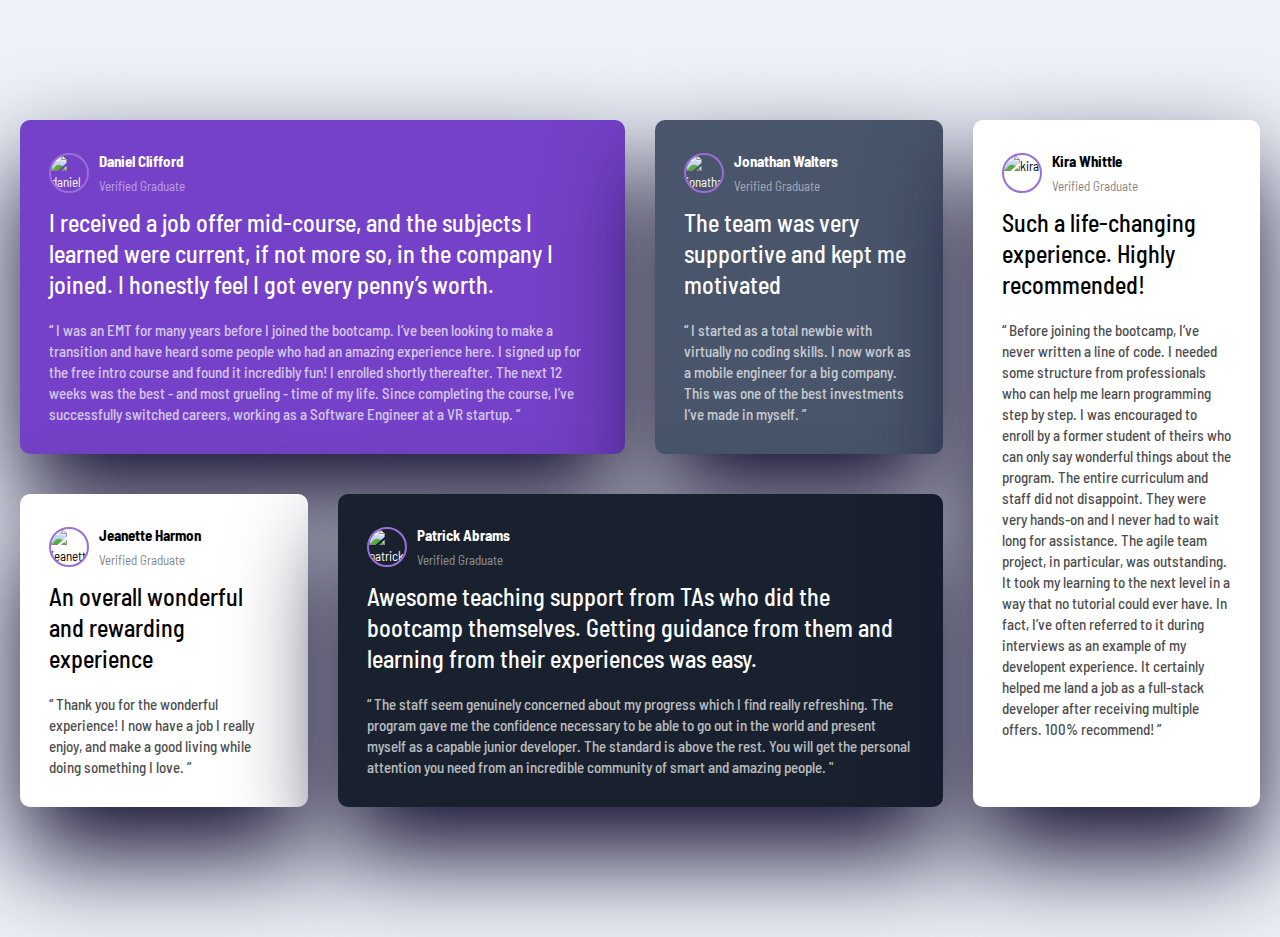
==== index.html @ 22eb35ec "Add files via upload" ====
<!doctype html>
<html>
<head>
<meta charset="UTF-8">
	<link rel="stylesheet" href="Style.css">
<title>Testimonials</title>
</head>

<body>
	<div class="testimonials">
		<div class="card card--bg-purple">
			<header class="card__header">
				<img src="images/image-daniel.jpg" class="card__img" alt="daniel">
				<div>
					<h3>Daniel Clifford</h3>
					<p>Verified Graduate</p>
				</div>
			</header>
			<p class="card__lead">
				I received a job offer mid-course, and the subjects I learned were current, if not more so, 
  in the company I joined. I honestly feel I got every penny’s worth.
			</p>
			<p class="card__quote">
				“ I was an EMT for many years before I joined the bootcamp. I’ve been looking to make a 
  transition and have heard some people who had an amazing experience here. I signed up 
  for the free intro course and found it incredibly fun! I enrolled shortly thereafter. 
  The next 12 weeks was the best - and most grueling - time of my life. Since completing 
  the course, I’ve successfully switched careers, working as a Software Engineer at a VR startup. ”
			</p>
		</div>
		<div class="card card--bg-gray-blue">
			<header class="card__header">
				<img src="images/image-jonathan.jpg" class="card__img" alt="jonathan">
				<div>
					<h3>Jonathan Walters</h3>
					<p>Verified Graduate</p>
				</div>
			</header>
			<p class="card__lead">
				The team was very supportive and kept me motivated
			</p>
			<p class="card__quote">
				“ I started as a total newbie with virtually no coding skills. I now work as a mobile engineer 
  for a big company. This was one of the best investments I’ve made in myself. ”
			</p>
		</div>
		<div class="card">
			<header class="card__header">
				<img src="images/image-jeanette.jpg" class="card__img" alt="jeanette">
				<div>
					<h3>Jeanette Harmon</h3>
					<p>Verified Graduate</p>
				</div>
			</header>
			<p class="card__lead">
				An overall wonderful and rewarding experience
			</p>
			<p class="card__quote">
				“ Thank you for the wonderful experience! I now have a job I really enjoy, and make a good living 
  while doing something I love. ”
			</p>
		</div>
		<div class="card card--bg-black-blue">
			<header class="card__header">
				<img src="images/image-patrick.jpg" class="card__img" alt="patrick">
				<div>
					<h3>Patrick Abrams</h3>
					<p>Verified Graduate</p>
				</div>
			</header>
			<p class="card__lead">
				Awesome teaching support from TAs who did the bootcamp themselves. Getting guidance from them and 
  learning from their experiences was easy.
			</p>
			<p class="card__quote">
				“ The staff seem genuinely concerned about my progress which I find really refreshing. The program 
  gave me the confidence necessary to be able to go out in the world and present myself as a capable 
  junior developer. The standard is above the rest. You will get the personal attention you need from 
  an incredible community of smart and amazing people. "
			</p>
		</div>
		<div class="card">
			<header class="card__header">
				<img src="images/image-kira.jpg" class="card__img" alt="kira">
				<div>
					<h3>Kira Whittle</h3>
					<p>Verified Graduate</p>
				</div>
			</header>
			<p class="card__lead">
				Such a life-changing experience. Highly recommended!
			</p>
			<p class="card__quote">
				“ Before joining the bootcamp, I’ve never written a line of code. I needed some structure from 
  professionals who can help me learn programming step by step. I was encouraged to enroll by a former 
  student of theirs who can only say wonderful things about the program. The entire curriculum and staff 
  did not disappoint. They were very hands-on and I never had to wait long for assistance. The agile team 
  project, in particular, was outstanding. It took my learning to the next level in a way that no tutorial 
  could ever have. In fact, I’ve often referred to it during interviews as an example of my developent 
  experience. It certainly helped me land a job as a full-stack developer after receiving multiple offers. 
  100% recommend! ”
			</p>
		</div>
	</div>
</body>
</html>
---- Style.css ----
@charset "UTF-8";
/* CSS Document */
@import url('http://fonts.googleapis.com/css2?family=Barlow+Semi+Condensed:wght@200;300;400;700&display=swap');

*{
	box-sizing: border-box;
	margin: 0;
	padding: 0;
}
body{
	background: #edf2f8;
	font-family: 'Barlow Semi Condensed', sans-serif;
	line-height: 1.7;
	font-size: 13px;
}
.testimonials{
	max-width: 1440px;
	margin: 100px auto;
	padding: 20px;
	display: grid;
	grid-template-columns: repeat(4, 1fr);
	gap: 30px;
}
.card{
	background: #fff;
	border-radius: 10px;
	padding: 29px;
	box-shadow: rgba(17,12,46,10.15) 0px 48px 100px 0px;
	margin-bottom: 10px;
		
}
.card__header{
	display: flex;
	align-items: center;
	margin-bottom: 10px;
}
.card__header h3{
	font-size: 15px;
}
.card__header p{
	opacity: 50%;
}
.card__img{
	width: 40px;
	height: 40px;
	border-radius: 50%;
	border: 2px solid #996ed9;
	margin-right: 10px;
}
.card__lead{
	font-size: 1.5rem;
	font-weight: 500;
	line-height: 1.3;
	margin-bottom: 20px;
}
.card__quote{
	font-size: 15px;
	font-weight: 500;
	line-height: 1.4;
	opacity: 70%;
}
.card--bg-purple{
	background: hsl(263, 55%, 52%);
	color: #fff;
	background-image: url("images/bg-pattern-quotation.svg");
	background-repeat: no-repeat;
	background-position: top 10px right 100px;
}
.card--bg-gray-blue{
	background: hsl(217, 19%, 35%);
	color: #fff;	
}
.card--bg-black-blue{
	background: hsl(219, 29%, 14%);
	color: #fff;	
}
.card:nth-of-type(1){
	grid-column: 1/3;
}
.card:nth-of-type(4){
	grid-column: 2/4;
	grid-row: 2/3;
}
.card:nth-of-type(5){
	grid-column: 4;
	grid-row: 1/3;
}
@media (max-width:768px){
	.testimonials{
		grid-template-columns: 1fr;
		width: 100%;
	}
	.card:nth-of-type(1){
	grid-column: 1;
}
.card:nth-of-type(4){
	grid-column: 1;
	grid-row: 4/5;
}
.card:nth-of-type(5){
	grid-column: 1;
	grid-row: 5;
}
	
}
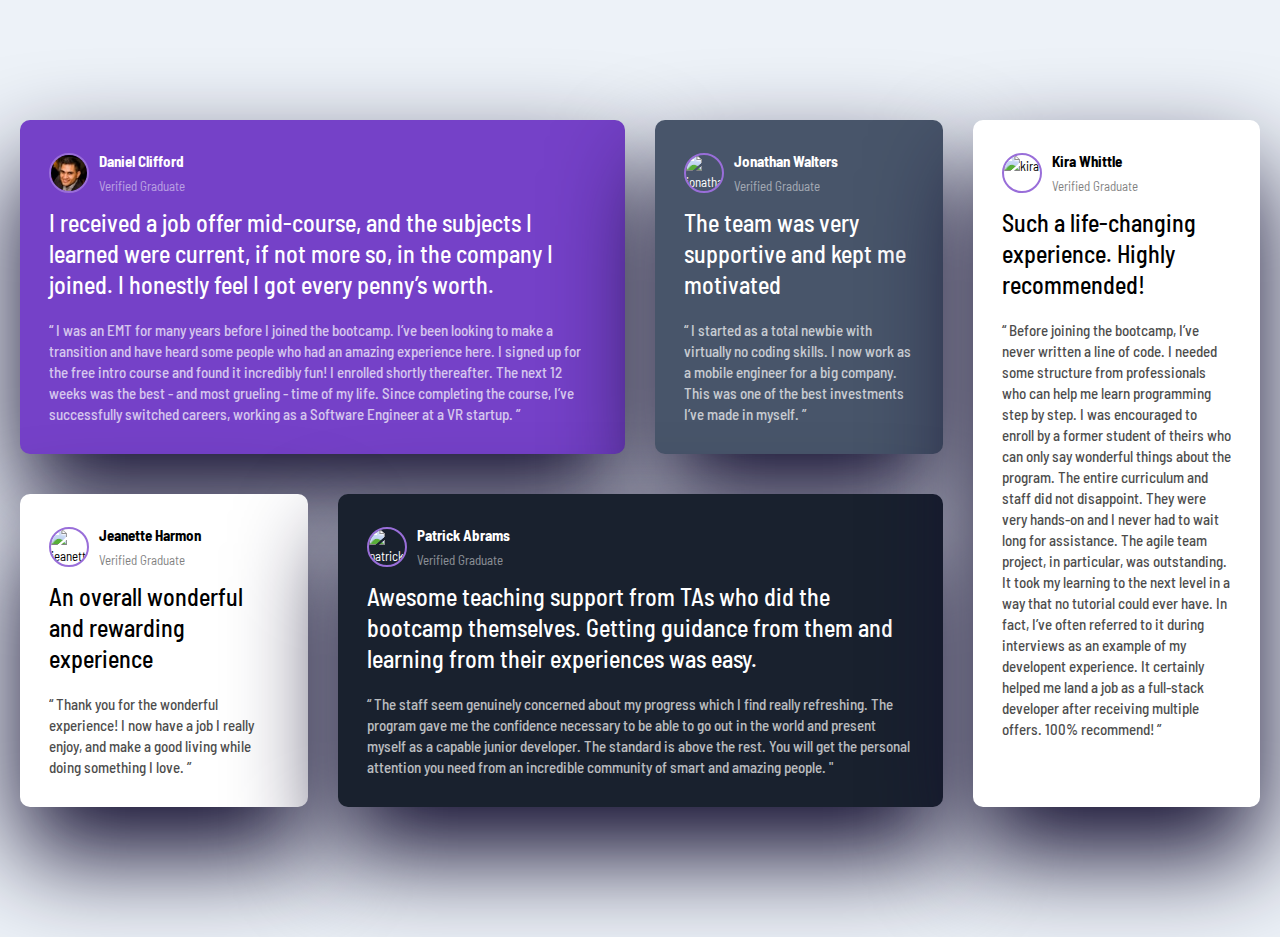
==== commit 6b42477b: "Update index.html" ====
--- a/index.html
+++ b/index.html
@@ -10,7 +10,7 @@
 	<div class="testimonials">
 		<div class="card card--bg-purple">
 			<header class="card__header">
-				<img src="images/image-daniel.jpg" class="card__img" alt="daniel">
+				<img src="image-daniel.jpg" class="card__img" alt="daniel">
 				<div>
 					<h3>Daniel Clifford</h3>
 					<p>Verified Graduate</p>
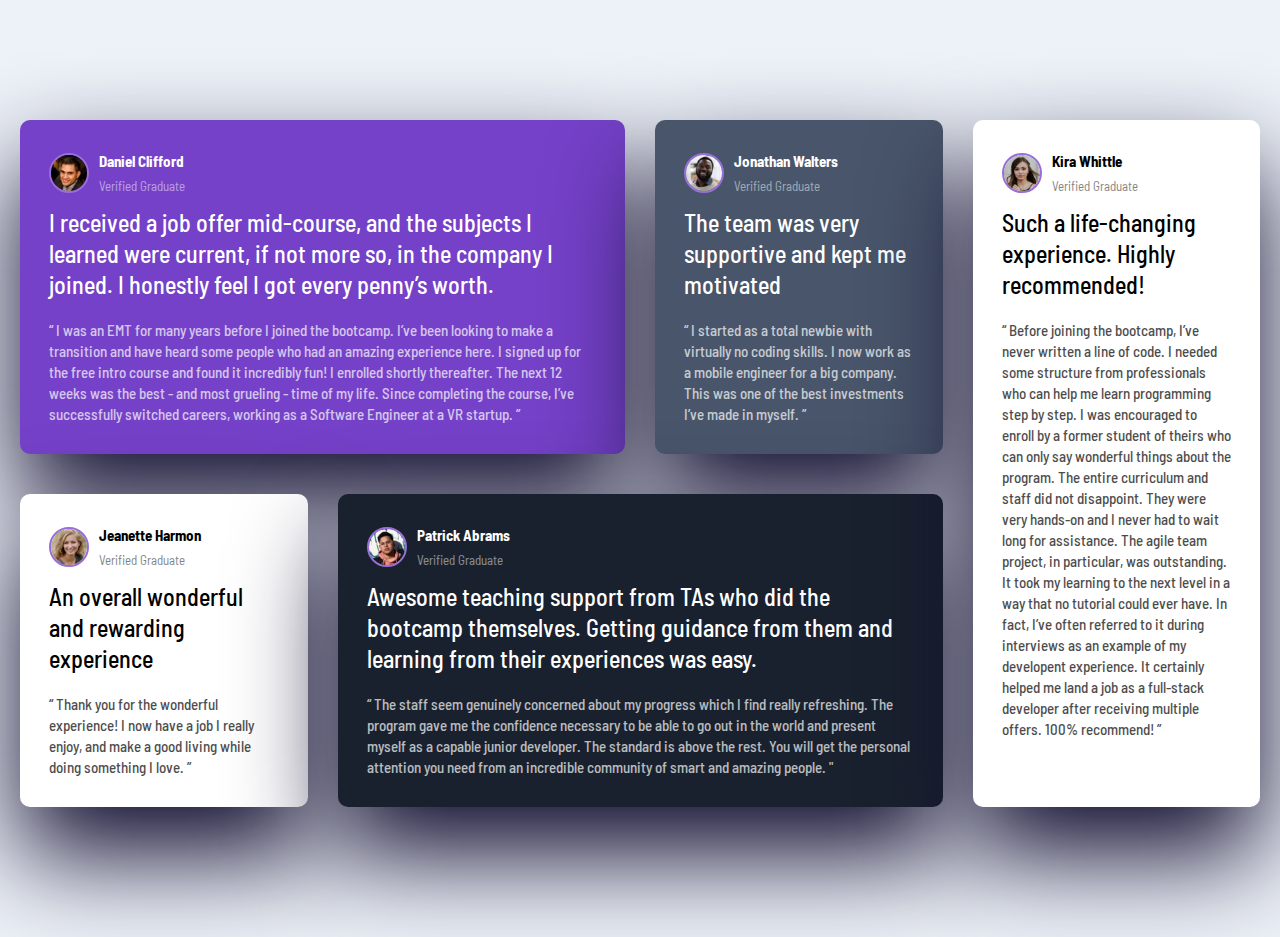
==== commit 7c2652bc: "Update index.html" ====
--- a/index.html
+++ b/index.html
@@ -30,7 +30,7 @@
 		</div>
 		<div class="card card--bg-gray-blue">
 			<header class="card__header">
-				<img src="images/image-jonathan.jpg" class="card__img" alt="jonathan">
+				<img src="image-jonathan.jpg" class="card__img" alt="jonathan">
 				<div>
 					<h3>Jonathan Walters</h3>
 					<p>Verified Graduate</p>
@@ -46,7 +46,7 @@
 		</div>
 		<div class="card">
 			<header class="card__header">
-				<img src="images/image-jeanette.jpg" class="card__img" alt="jeanette">
+				<img src="image-jeanette.jpg" class="card__img" alt="jeanette">
 				<div>
 					<h3>Jeanette Harmon</h3>
 					<p>Verified Graduate</p>
@@ -62,7 +62,7 @@
 		</div>
 		<div class="card card--bg-black-blue">
 			<header class="card__header">
-				<img src="images/image-patrick.jpg" class="card__img" alt="patrick">
+				<img src="image-patrick.jpg" class="card__img" alt="patrick">
 				<div>
 					<h3>Patrick Abrams</h3>
 					<p>Verified Graduate</p>
@@ -81,7 +81,7 @@
 		</div>
 		<div class="card">
 			<header class="card__header">
-				<img src="images/image-kira.jpg" class="card__img" alt="kira">
+				<img src="image-kira.jpg" class="card__img" alt="kira">
 				<div>
 					<h3>Kira Whittle</h3>
 					<p>Verified Graduate</p>
